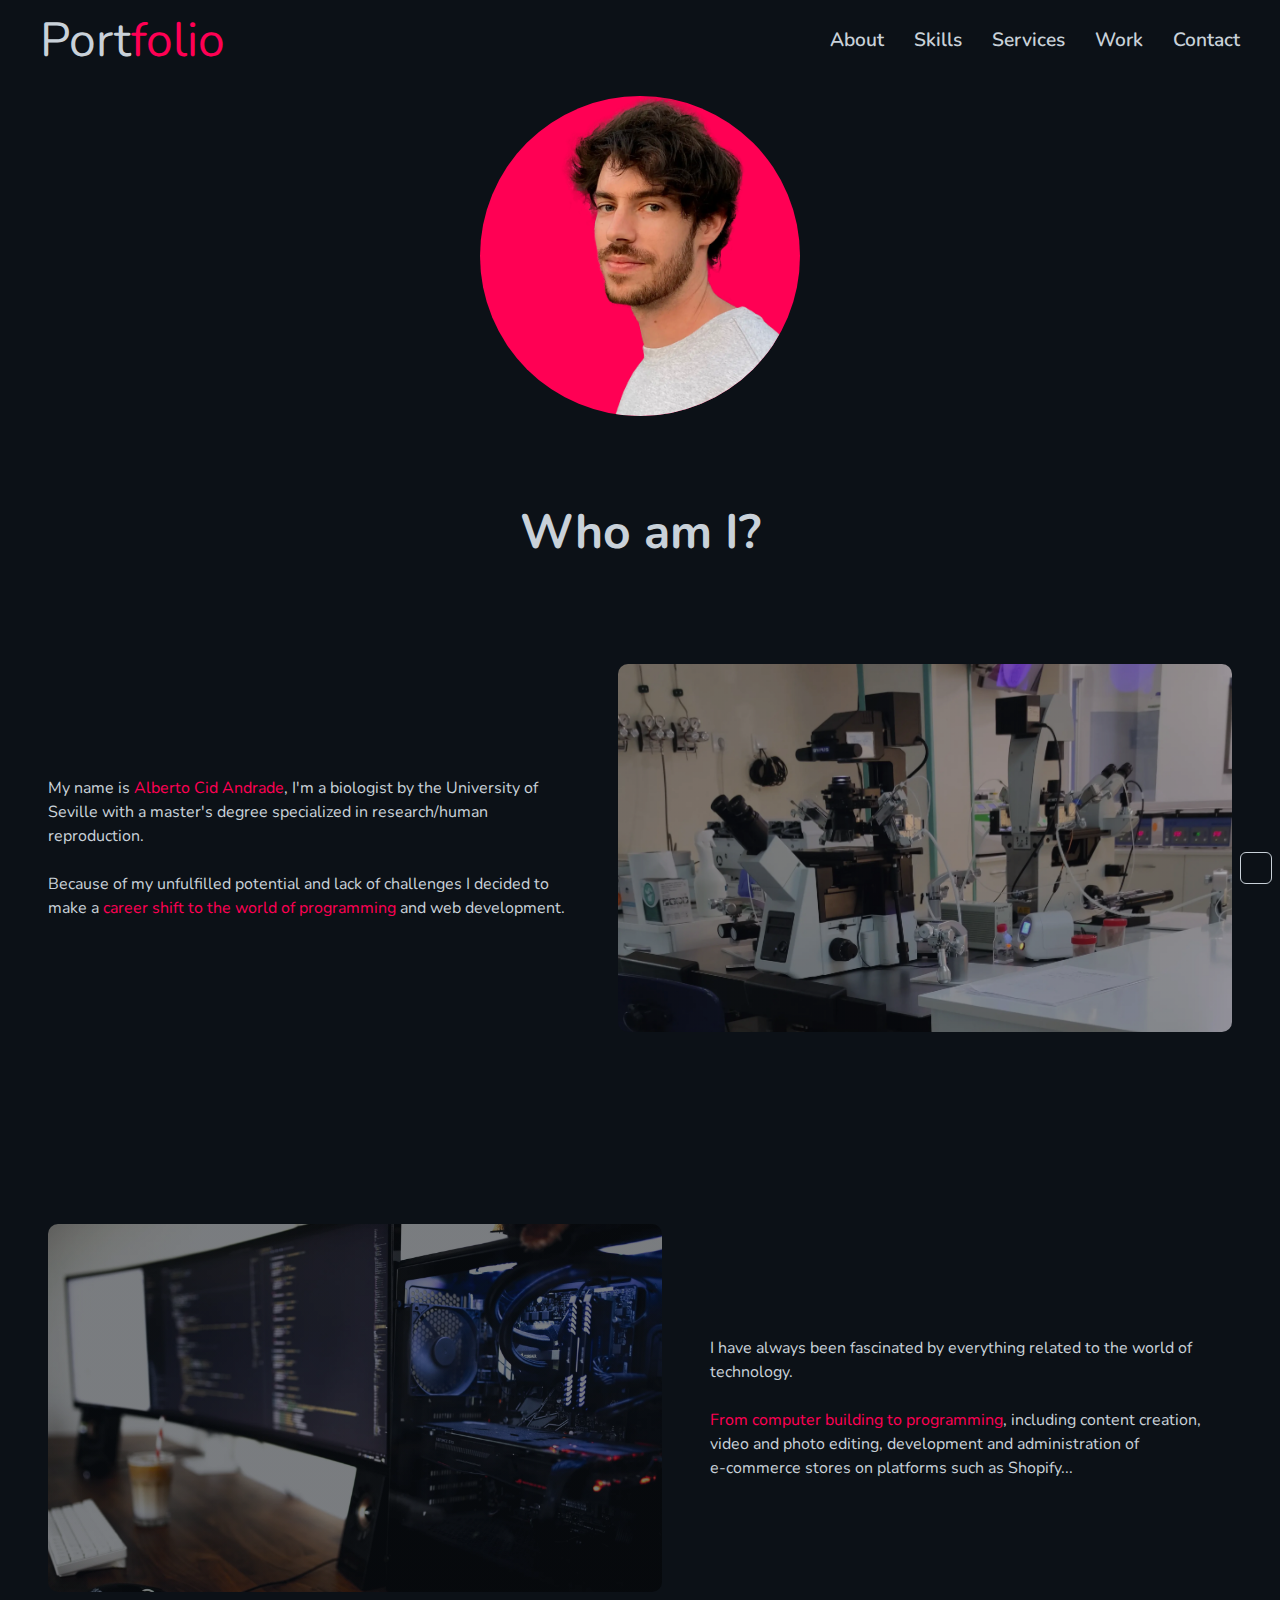
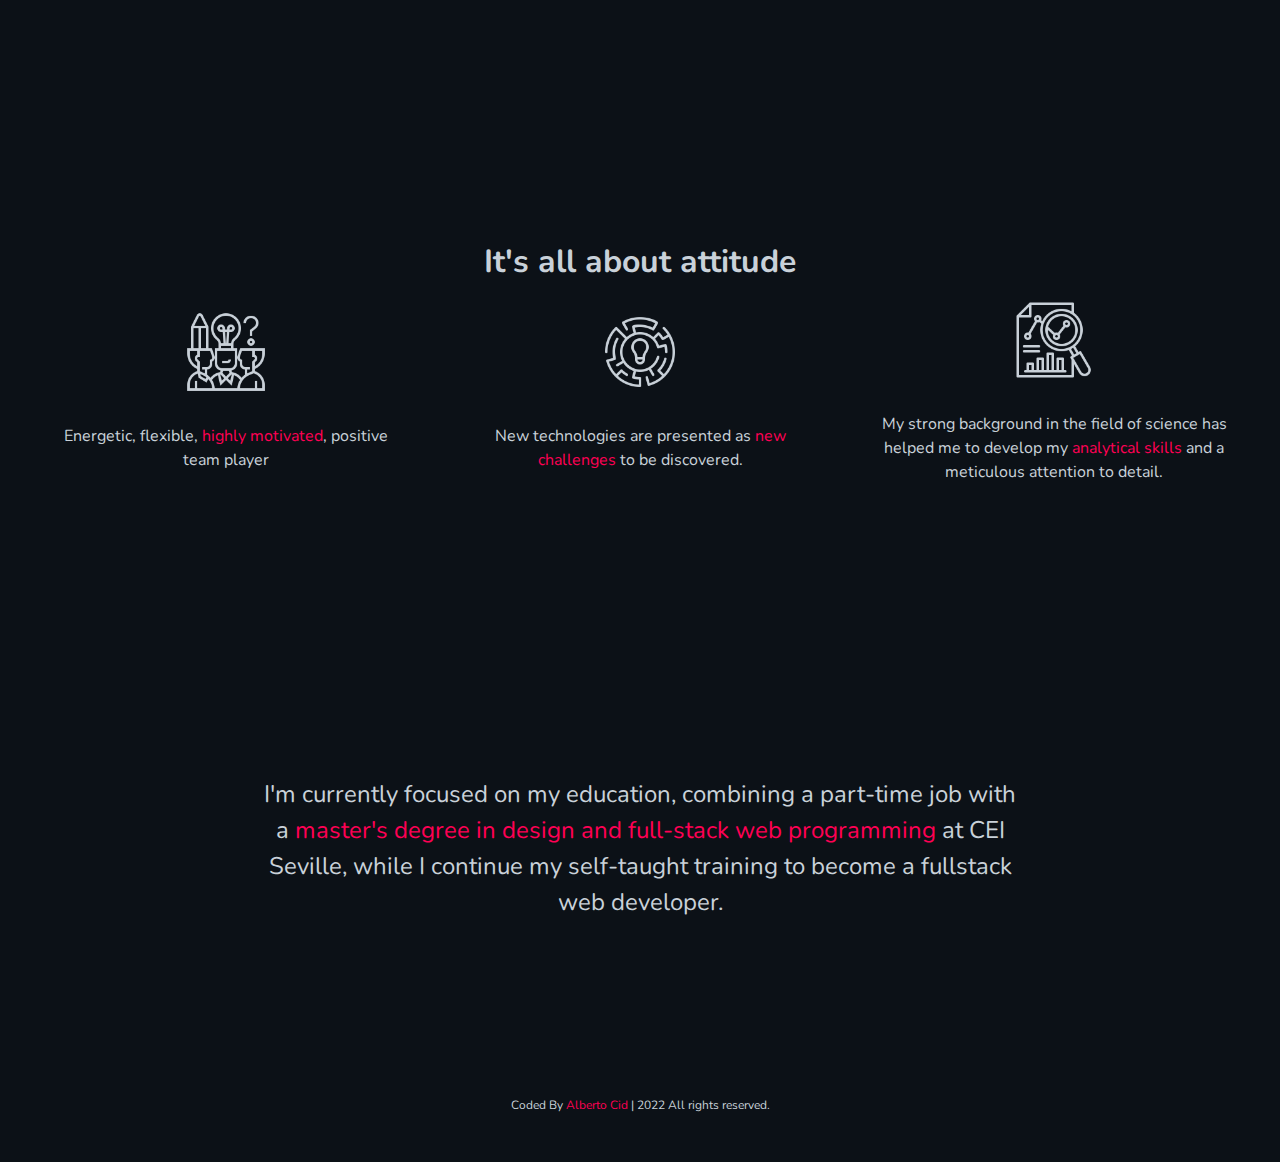
==== about/index.html @ d60bc426 "proyecto" ====
<!DOCTYPE html>
<html lang="en">
<head>
    <meta charset="UTF-8" />
    <meta name="author" content="Alberto Cid" />
    <meta http-equiv="X-UA-Compatible" content="IE=edge" />
    <meta name="viewport" content="width=device-width, initial-scale=1.0" />
    <link rel="stylesheet" href="../style/about.css" />
    <link rel="stylesheet" href="../style/reset.css">
    <link rel="stylesheet" href="../style/estilo-comun.css">
    <title>Formulario</title>
    <meta name="description" content="Personal website/portfolio of Alberto Cid">
    <meta name="keywords" content="" />
    <meta name="robots" content="index, follow" />
    <meta name="copyright" content="Alberto Cid" />
    <meta name="language" content="en" />
    <meta name="creationdate" content="18/10/2021" />
    <meta name="distribution" content="global" />
    <meta name="rating" content="general" />
    <!-- CDN Fontawesome (iconos) -->
    <link rel="stylesheet" href="https://cdnjs.cloudflare.com/ajax/libs/font-awesome/6.0.0-beta3/css/all.min.css" integrity="sha512-Fo3rlrZj/k7ujTnHg4CGR2D7kSs0v4LLanw2qksYuRlEzO+tcaEPQogQ0KaoGN26/zrn20ImR1DfuLWnOo7aBA==" crossorigin="anonymous" referrerpolicy="no-referrer"/>
    <script defer src="../script/comun.js"></script>
</head>
<body>
    <div id="wrapper">
        <div id="contenedor">
            <header>
                <!-- header -->
                <nav id="barra-navegacion"> <!-- barra de navegación web -->
                    <ul class="logo">
                      <li><a href="../">Port<span>folio</span></a></li>
                    </ul>
                    <ul class="menu">
                      <li><a href="./">About</a></li>
                      <li><a href="../#skills">Skills</a></li>
                      <li><a href="../#services">Services</a></li>
                      <li><a href="../#work">Work</a></li>
                      <li><a href="../contact/">Contact</a></li>
                    </ul>
                    <button class="hamburger">
                        <div class="bar"></div>
                    </button>
                  </nav>

                  <nav class="mobile_nav"> <!-- menu mobile -->
                    <div>
                      <div class="contenedor_links">
                        <a class="nav_link" href="#">About</a>
                        <a class="nav_link" href="../#skills">Skills</a>
                        <a class="nav_link" href="../#services">Services</a>
                        <a class="nav_link" href="../#work">Work</a>
                        <a class="nav_link" href="../contact/">Contact</a>
                      </div>
                    </div>
                  </nav>
            </header>
            <main>
                <div class="content-wrapper">
                    <ul class="iconos-contacto"> <!-- barra iconos de contacto -->
                        <li><a href="#"><i class="fab fa-linkedin-in"></i></a></li>
                        <li><a href="#"><i class="fab fa-instagram"></i></a></li>
                        <li><a href="#"><i class="far fa-envelope"></i></a></li>
                        <li><a href="#"><i class="fab fa-github"></i></a></li>
                        <li><a href="https://codepen.io/albcidand" target="_blank" rel="noopener noreferrer"><i class="fab fa-codepen"></i></a></li>
                    </ul>
                    <section class="about"> <!-- primera sección -->
                        <div class="foto">
                            <img src="../img/fotoalbertomejorada.webp" alt="Alberto Cid">
                            <h2>Who am I?</h2>
                        </div>
                    </section>
                    <section class="contenido uno"> <!-- segunda sección -->
                        <div class="texto">
                            <p>My name is <span>Alberto Cid Andrade</span>, I'm a biologist by the University of Seville with a master's degree specialized in research/human reproduction. <br><br> Because of my unfulfilled potential and lack of challenges I decided to make a <span>career shift to the world of programming</span> and web development.</p>
                        </div>
                        <div class="imagen"></div>
                    </section>
                    <section class="contenido dos"> <!-- segunda parte de la segunda sección -->
                        <div class="imagen"></div>
                        <div class="texto">
                            <p>I have always been fascinated by everything related to the world of technology. <br><br> <span>From computer building to programming</span>, including content creation, video and photo editing, development and administration of <span>e-commerce</span> stores on platforms such as Shopify...</p>
                        </div>
                    </section>
                    <section class="lista"> <!-- tercera sección -->
                        <h3>It's all about attitude</h3>
                        <div class="puntos">
                            <div>
                                <img src="../img/svg/team2.svg" alt="team player">
                                <p>Energetic, flexible, <span>highly motivated</span>, positive team player</p>
                            </div>
                            <div>
                                <img src="../img/svg/desafio1.svg" alt="challenges">
                                <p>New technologies are presented as <span> new challenges</span> to be discovered.</p>
                            </div>
                            <div>
                                <img src="../img/svg/research.svg" alt="attention to detail">
                                <p>My strong background in the field of science has helped me to develop my <span> analytical skills</span> and a meticulous attention to detail.</p>
                            </div>
                        </div>
                    </section>
                    <section class="parallax"> <!-- cuarta sección -->
                        <div class="slide">
                            <p>I'm currently focused on my education, combining a part-time job with a <span>master's degree in design and full-stack web programming</span> at CEI Seville, while I continue my self-taught training to become a fullstack web developer.</p>
                        </div>
                    </section>
                </div>
            </main>
            <footer>
                <p>Coded By <span> Alberto Cid </span>| <i class="far fa-copyright"></i> 2022 All rights reserved. </p>
            </footer>
        </div>
        <div class="flecha"><a href="#"><i class="fa fa-angle-up"></i></a></div>
    </div>
</body>
</html>
---- style/about.css ----
/* --- HEADER --- */

/* Utilizo position fixed para dejar el header fijo al hacer scroll en la web */

header {
  width: 100%;
  position: fixed;
  z-index: 98;
  background-color: var(--color-github);
}

/* --- MAIN --- */

/* pongo un contenedor wrapper para facilitar el responsive */

main .content-wrapper {
  margin: 0 auto;
  max-width: 1280px;
}

.flecha {
  position: fixed;
  bottom: 1em;
  right: 1em;
  text-align: center;
  background-color: var(--color-github);
  border-radius: 6px;
  border: 1px solid var(--color-footer-github-gris);
  width: 2em;
  height: 2em;
}

.flecha:hover {
  background-color: var(--color-cuatro);
  -webkit-transition: background .35s;
  -o-transition: background .35s;
  transition: background .35s;
}

.flecha > a {
  display: block;
  line-height: 2em;
  color: var(--color-footer-github-gris);
  text-decoration: none;
  font-size: 1em;
}

/* ESTILO DE LOS ICONOS DE CONTACTO/REDES SOCIALES */

.content-wrapper > ul {
  padding: 0;
  display: -webkit-box;
  display: -ms-flexbox;
  display: flex;
  -webkit-box-orient: vertical;
  -webkit-box-direction: normal;
      -ms-flex-direction: column;
          flex-direction: column;
  -webkit-box-pack: center;
      -ms-flex-pack: center;
          justify-content: center;
  position: fixed;
  left: 0;
  top: 50%;
  -webkit-transform: translate(0, -50%);
      -ms-transform: translate(0, -50%);
          transform: translate(0, -50%);
}

.content-wrapper > ul > li > a {
  text-decoration: none;
  color: var(--color-footer-github-gris);
  -webkit-transition: color 0.35s;
  -o-transition: color 0.35s;
  transition: color 0.35s;

}

.content-wrapper > ul > li a:hover {
  color: var(--color-cuatro);
}

.content-wrapper > ul > li {
  font-size: 25px;
  padding: 0 20px;
  list-style: none;
}

/* ANIMACIÓN DE LOS ICONOS DE CONTACTO/REDES SOCIALES */

.iconos-contacto i:hover {
  -webkit-animation: shake 1.5s infinite;
          animation: shake 1.5s infinite;
}

@-webkit-keyframes shake {
  0%{
      -webkit-transform: rotate(-10deg);
              transform: rotate(-10deg);
  }
  8%{
      -webkit-transform: rotate(10deg);
              transform: rotate(10deg);
  }
  16%{
      -webkit-transform: rotate(-10deg);
              transform: rotate(-10deg);
  }
  24%{
      -webkit-transform: rotate(10deg);
              transform: rotate(10deg);
  }
  32%{
      -webkit-transform: rotate(-10deg);
              transform: rotate(-10deg);
  }
  40%{
      -webkit-transform: rotate(10deg);
              transform: rotate(10deg);
  }
  48%{
      -webkit-transform: rotate(0deg);
              transform: rotate(0deg);
  }
  100%{
      -webkit-transform: rotate(0deg);
              transform: rotate(0deg);
  }
}

@keyframes shake {
  0%{
      -webkit-transform: rotate(-10deg);
              transform: rotate(-10deg);
  }
  8%{
      -webkit-transform: rotate(10deg);
              transform: rotate(10deg);
  }
  16%{
      -webkit-transform: rotate(-10deg);
              transform: rotate(-10deg);
  }
  24%{
      -webkit-transform: rotate(10deg);
              transform: rotate(10deg);
  }
  32%{
      -webkit-transform: rotate(-10deg);
              transform: rotate(-10deg);
  }
  40%{
      -webkit-transform: rotate(10deg);
              transform: rotate(10deg);
  }
  48%{
      -webkit-transform: rotate(0deg);
              transform: rotate(0deg);
  }
  100%{
      -webkit-transform: rotate(0deg);
              transform: rotate(0deg);
  }
}

/* ESTILO DE LA SECCIÓN UNO */

.about {
  display: -webkit-box;
  display: -ms-flexbox;
  display: flex;
  -webkit-box-pack: center;
      -ms-flex-pack: center;
          justify-content: center;
  -webkit-box-align: center;
      -ms-flex-align: center;
          align-items: center;
  height: 100vh;
  padding-top: 5rem;
}

.foto {
  display: -webkit-box;
  display: -ms-flexbox;
  display: flex;
  -webkit-box-orient: vertical;
  -webkit-box-direction: normal;
      -ms-flex-direction: column;
          flex-direction: column;
  -webkit-box-pack: center;
      -ms-flex-pack: center;
          justify-content: center;
  -webkit-box-align: center;
      -ms-flex-align: center;
          align-items: center;
  gap: 5em;
}

.foto img {
  height: 25em;
  width: 25em;
  -o-object-fit: cover;
     object-fit: cover;
  background-color: var(--color-cuatro);
  border-radius: 50%;
}

.foto h2 {
  font-size: 3rem;
}

/* ESTILO DE LA SECCIÓN DOS (SUBSECCIONES UNO Y DOS) */

.contenido {
  display: -webkit-box;
  display: -ms-flexbox;
  display: flex;
  -webkit-box-pack: center;
      -ms-flex-pack: center;
          justify-content: center;
  -webkit-box-align: center;
      -ms-flex-align: center;
          align-items: center;
  padding: 150px 0;
}

.texto {
  -ms-flex-preferred-size: 50%;
      flex-basis: 50%;
  padding: 3em;
}

.imagen {
  -ms-flex-preferred-size: 50%;
      flex-basis: 50%;
}

.uno .imagen {
  border-radius: 10px;
  height: 23em;
  width: 100%;
  background-image: -webkit-gradient(linear,left top, left bottom,from(rgba(12, 17, 23, .35)),to(rgba(12, 17, 23, .35))), url(../img/lab2recorte.webp);
  background-image: -o-linear-gradient(rgba(12, 17, 23, .35),rgba(12, 17, 23, .35)), url(../img/lab2recorte.webp);
  background-image: linear-gradient(rgba(12, 17, 23, .35),rgba(12, 17, 23, .35)), url(../img/lab2recorte.webp);
  background-size: cover;
  margin: 0 3em 0 0;
}

.dos .imagen {
  border-radius: 10px;
  height: 23em;
  width: 100%;
  background-image: -webkit-gradient(linear,left top, left bottom,from(rgba(12, 17, 23, .55)),to(rgba(12, 17, 23, .55))), url(../img/escritorio3.webp);
  background-image: -o-linear-gradient(rgba(12, 17, 23, .55),rgba(12, 17, 23, .55)), url(../img/escritorio3.webp);
  background-image: linear-gradient(rgba(12, 17, 23, .55),rgba(12, 17, 23, .55)), url(../img/escritorio3.webp);
  background-size: cover;
  margin: 0 0 0 3em;
}

.dos span:nth-of-type(2) {
  white-space: nowrap;
  color: var(--color-footer-github-gris);
}

.contenido p > span,
.lista p > span {
  color: var(--color-cuatro);
}

/* ESTILO DE LA SECCIÓN TRES */

.lista {
  display: -webkit-box;
  display: -ms-flexbox;
  display: flex;
  -webkit-box-orient: vertical;
  -webkit-box-direction: normal;
      -ms-flex-direction: column;
          flex-direction: column;
  -webkit-box-align: center;
      -ms-flex-align: center;
          align-items: center;
  -webkit-box-pack: space-evenly;
      -ms-flex-pack: space-evenly;
          justify-content: space-evenly;
  padding: 150px 3em 150px;
}

.puntos {
  display: -webkit-box;
  display: -ms-flexbox;
  display: flex;
  -webkit-box-align: center;
      -ms-flex-align: center;
          align-items: center;
  text-align: center;
  -webkit-box-pack: justify;
      -ms-flex-pack: justify;
          justify-content: space-between;
  height: 30em;
}

.puntos > div {
  display: -webkit-box;
  display: -ms-flexbox;
  display: flex;
  -webkit-box-orient: vertical;
  -webkit-box-direction: normal;
      -ms-flex-direction: column;
          flex-direction: column;
  -webkit-box-align: center;
      -ms-flex-align: center;
          align-items: center;
  gap: 2em;
  -ms-flex-preferred-size: 30%;
      flex-basis: 30%;
}

.lista h3 {
  font-size: 2rem;
}
/* filtro para transformar los colores de las imágenes en svg */
.puntos div > img {
  width: 5em;
  height: 5em;
  -webkit-filter: invert(96%) sepia(5%) saturate(965%) hue-rotate(179deg) brightness(87%) contrast(94%);
          filter: invert(96%) sepia(5%) saturate(965%) hue-rotate(179deg) brightness(87%) contrast(94%);
}

/* ESTILO DE LA SECCIÓN 4 */

.parallax {
  text-align: center;
  display: -webkit-box;
  display: -ms-flexbox;
  display: flex;
  -webkit-box-pack: center;
      -ms-flex-pack: center;
          justify-content: center;
  -webkit-box-align: center;
      -ms-flex-align: center;
          align-items: center;
  width: 100%;
  height: 30em;
  background-attachment: fixed;
  background-image: -webkit-gradient(linear,left top, left bottom,from(rgba(12, 17, 23, .75)),to(rgba(12, 17, 23, .9))), url(../img/foto4.webp);
  background-image: -o-linear-gradient(rgba(12, 17, 23, .75) 0%,rgba(12, 17, 23, .9) 100%), url(../img/foto4.webp);
  background-image: linear-gradient(rgba(12, 17, 23, .75) 0%,rgba(12, 17, 23, .9) 100%), url(../img/foto4.webp);
  background-position: center;
  background-size: cover;
  border-radius: 10px;
}

.slide {
  width: 60%;
  font-size: 1.5rem;
}

.slide span {
  color: var(--color-cuatro);
}

/* --- FOOTER --- */

footer {
  width: 100%;
  display: -webkit-box;
  display: -ms-flexbox;
  display: flex;
  -webkit-box-pack: center;
      -ms-flex-pack: center;
          justify-content: center;
}
  
footer p {
  font-size: 12px;
  margin: 12px;
  padding: 3em;
}
    
footer span {
  color: var(--color-cuatro);
}

/* RESPONSIVE */

@media screen and (max-width: 1024px) {

  .content-wrapper ul {
    display: none;
  }

  .about {
    height: 100vh;
  }

  .contenido {
    height: 70vh;
    padding: 0;
  }

  .uno {
    display: -webkit-box;
    display: -ms-flexbox;
    display: flex;
    -webkit-box-orient: vertical;
    -webkit-box-direction: normal;
        -ms-flex-direction: column;
            flex-direction: column;
  }

  .dos {
    display: -webkit-box;
    display: -ms-flexbox;
    display: flex;
    -webkit-box-orient: vertical;
    -webkit-box-direction: reverse;
        -ms-flex-direction: column-reverse;
            flex-direction: column-reverse;
  }

  .uno .imagen {
    width: calc(100% - 6em);
    margin: 0 3em;
  }

  .dos .imagen {
    width: calc(100% - 6em);
    margin: 0 3em;
  }

  .texto {
    display: -webkit-box;
    display: -ms-flexbox;
    display: flex;
    -webkit-box-pack: center;
        -ms-flex-pack: center;
            justify-content: center;
    -webkit-box-align: center;
        -ms-flex-align: center;
            align-items: center;
  }

  .lista {
    height: 80vh;
    -webkit-box-pack: center;
        -ms-flex-pack: center;
            justify-content: center;
  }

  .parallax {
    height: 50vh;
  }
}

@media screen and (max-width: 550px) {

  .about {
    height: 100vh;
  }

  .foto img {
    width: 20em;
    height: 20em;
  }

  .lista {
    height: -webkit-fit-content;
    height: -moz-fit-content;
    height: fit-content;
    -webkit-box-pack: justify;
        -ms-flex-pack: justify;
            justify-content: space-between;
    gap: 3em;
    padding: 5em 3em;
  }

  .lista h3 {
    font-size: 1.3em;
  }

  .puntos {
    -ms-flex-preferred-size: 90%;
        flex-basis: 90%;
    -webkit-box-orient: vertical;
    -webkit-box-direction: normal;
        -ms-flex-direction: column;
            flex-direction: column;
    margin: 0 3em;
    gap: 2em;
  }

  .puntos div {
    -webkit-box-pack: stretch;
        -ms-flex-pack: stretch;
            justify-content: stretch;
    -ms-flex-preferred-size: fit-content;
        flex-basis: fit-content;
  }

  .slide {
    width: 80%;
  }

  .parallax {
    border-radius: 0;
  }

  .parallax p {
    font-size: 17px;
    text-align: justify;
  }

  footer p {
    margin: 0;
  }
}

@media screen and (max-width: 375px) {
  .foto img {
    width: 16em;
    height: 16em;
  }
}

@media screen and (max-width: 320px) {

  body {
    font-size: 14px;
  }
  
  .about {
    height: 100vh;
  }
  
  .foto img {
    width: 15em;
    height: 15em;
  }

  .contenido {
    height: 100vh;
  }

  .imagen {
    -ms-flex-preferred-size: 50%;
        flex-basis: 50%;
  }

  .uno .imagen {
    width: calc(100% - 6em);
  }

  .dos .imagen {
    width: calc(100% - 6em);
  }

  .lista {
    height: 50em;
    margin-top: 1em;
  }

  .lista h3 {
    font-size: 1.3em;
  }

  .puntos {
    -ms-flex-preferred-size: 90%;
        flex-basis: 90%;
    -webkit-box-orient: vertical;
    -webkit-box-direction: normal;
        -ms-flex-direction: column;
            flex-direction: column;
    margin: 0 3em;
  }

  .puntos div {
    -webkit-box-pack: stretch;
        -ms-flex-pack: stretch;
            justify-content: stretch;
    -ms-flex-preferred-size: fit-content;
        flex-basis: fit-content;
  }

  .slide {
    width: 80%;
  }

  .parallax p {
    font-size: 14px;
    text-align: justify;
  }
}
/* ajustes landscape */
@media (orientation: landscape){
  .about {
    height: fit-content;
    padding-top: 6rem;
  }

  .foto img {
    width: 20em;
    height: 20em;
  }

  .contenido {
    height: 35em;
  }

  .lista {
    height: 35em;
  }

  .parallax {
    height: 25em;
  }
}

@media screen and (max-width: 1000px) and (orientation: landscape) {
  
  .about img {
    width: 10em;
    height: 10em;
  }

  .lista {
    height: fit-content;
  }
}
---- style/estilo-comun.css ----
/* Importo las tipografías */

@import url(https://fonts.googleapis.com/css?family=Nunito:200,300,regular,500,600,700,800,900,200italic,300italic,italic,500italic,600italic,700italic,800italic,900italic);

/* Con :root creo las variables que voy a usar más a menudo */

:root {
  --color-github: #0c1117;
  --color-cuatro: #ff0054;
  --color-tarjetas-github-gris: #161b22;
  --color-letra-github-gris: #8b949e;
  --color-footer-github-gris: #c9d1d9;
  --color-borde-tarjeta-github: #30363d;
  --color-letra-secundaria-gris: #56575e;
}

/* estilo básico del body */

body {
  font-family: "Nunito", Arial, sans-serif;
  background: var(--color-github);
  color: var(--color-footer-github-gris);
}

/* ESTILO DE LA BARRA DE SCROLL */

body::-webkit-scrollbar {
  width: .5em;
  height: .5em;
}

body::-webkit-scrollbar-track {
  background-color: var(--color-github);
  border-radius: 10px;
}

body::-webkit-scrollbar-thumb {
  background-color: var(--color-footer-github-gris);
  border-radius: 10px;
}

/* ==== HEADER ==== */

header {
  width: 100%;
  z-index: 100;
}

#barra-navegacion {
  max-width: 1280px;
  padding: 40px;
  margin: 0 auto;
  width: 100%;
  height: 5rem;
  display: -webkit-box;
  display: -ms-flexbox;
  display: flex;
  -webkit-box-align: center;
      -ms-flex-align: center;
          align-items: center;
  -webkit-box-pack: justify;
      -ms-flex-pack: justify;
          justify-content: space-between;
}

/* ESTILO DEL LOGO */

.logo img {
  width: 7em;
}

.logo {
  padding: 0;
  list-style: none;
}

.logo > li > a {
  text-decoration: none;
  color: var(--color-footer-github-gris);
  font-size: clamp(2.5rem, 10vw, 3rem);
}

.logo > li span {
  color: var(--color-cuatro);
}

/* ESTILO DEL MENÚ DE NAVEGACIÓN */

.menu {
  display: -webkit-box;
  display: -ms-flexbox;
  display: flex;
}

.menu > li {
  list-style: none;
  padding-left: 30px;
}

.menu > li > a {
  text-decoration: none;
  color: var(--color-footer-github-gris);
  font-size: 1.2rem;
  font-weight: 600;
  -webkit-transition: color .35s;
  -o-transition: color .35s;
  transition: color .35s;
}

.menu > li > a:hover {
  color: var(--color-cuatro);
}

/* MENU RESPONSIVE MOVIL */
  
/* icono hamburguesa */
  
.hamburger {
  display: none;
  position: relative;
  width: clamp(2rem, 5vw, 3rem);
  height: clamp(2rem, 5vw, 3rem);
  cursor: pointer;
  background: none;
  border: none;
  outline: none;
  padding: 0;
}
  
.hamburger .bar,
.hamburger::after,
.hamburger::before {
  content: "";
  display: block;
  width: 100%;
  height: 4px;
  margin: 6px 0px;
  background-color: var(--color-footer-github-gris);
  -webkit-transition: .4s;
  -o-transition: .4s;
  transition: .4s;
  border-radius: 6px;
}
  
.hamburger::before {
  margin-top: 0;
}
  
.hamburger::after {
  margin-bottom: 0;
}
  
.hamburger .bar {
  margin: 0;
}
  
/* animación del icono hamburguesa */
  
.hamburger.active::before {
  -webkit-transform: rotateZ(-45deg) translate(-5px, 5px);
      -ms-transform: rotate(-45deg) translate(-5px, 5px);
          transform: rotateZ(-45deg) translate(-5px, 5px);
}
  
.hamburger.active .bar {
  opacity: 0;
}
  
.hamburger.active::after {
  -webkit-transform: rotateZ(45deg) translate(-9px, -9px);
      -ms-transform: rotate(45deg) translate(-9px, -9px);
          transform: rotateZ(45deg) translate(-9px, -9px);
}
  
/* estructura del menú del móvil */
  
.mobile_nav > div {
  display: -webkit-box;
  display: -ms-flexbox;
  display: flex;
  -webkit-box-orient: vertical;
  -webkit-box-direction: normal;
      -ms-flex-direction: column;
          flex-direction: column;
  -webkit-box-pack: space-evenly;
      -ms-flex-pack: space-evenly;
          justify-content: space-evenly;
  height: 100%;
}
  
.contenedor_boton {
  display: -webkit-box;
  display: -ms-flexbox;
  display: flex;
  -webkit-box-align: center;
      -ms-flex-align: center;
          align-items: center;
  -webkit-box-pack: center;
      -ms-flex-pack: center;
          justify-content: center;
}
  
/* estilo del menú de móvil */
  
.mobile_nav {
  display: none;
  position: fixed;
  top: 0;
  left: 100%;
  width: 100%;
  height: 100%;
  background-color: var(--color-github);
  z-index: -1;
  padding-top: 5rem;
  -webkit-transition: .4s;
  -o-transition: .4s;
  transition: .4s;
}
  
.mobile_nav.active {
  left: 0;
  -webkit-transition: .4s;
  -o-transition: .4s;
  transition: .4s;
}
  
.mobile_nav a {
  display: block;
  max-width: 200px;
  padding: 1rem 0;
  margin: 1rem auto;
  font-size: 1.2rem;
  text-align: center;
  background-color: var(--color-tarjetas-github-gris);
  text-decoration: none;
  color: var(--color-footer-github-gris);
}

/* RESPONSIVE */

/* ajuste de la posición de la lista de iconos de redes sociales y de la flecha de scroll automático */
@media screen and (max-width: 1350px) {
  .content-wrapper > ul {
    top: 50%;
    -webkit-transform: translate(0, -50%);
        -ms-transform: translate(0, -50%);
            transform: translate(0, -50%);
  }

  .flecha {
    bottom: 1em;
    right: .5em;
  }
}
/* cambio de menu de navegación web a mobile */
@media screen and (max-width: 768px) {
  body {
    background-color: var(--color-github);
  }
  .menu {
    display: none;
  }
  .mobile_nav,
  .hamburger {
    display: block;
  }

  footer p {
    text-align: center;
  }
}
/* ajuste del texto del footer y del estilo del menu mobile*/
@media screen and (max-width: 375px) {
  
  footer p {
    margin: 0;
    font-size: 10px;
    text-align: center;
  }
}

@media screen and (max-width: 320px){
  .mobile_nav a {
    padding: .5rem 0;
  }
}
/* ajuste del menú mobile en landscape */
@media (orientation: landscape) {
  .mobile_nav a {
    padding: 0;
  }
}
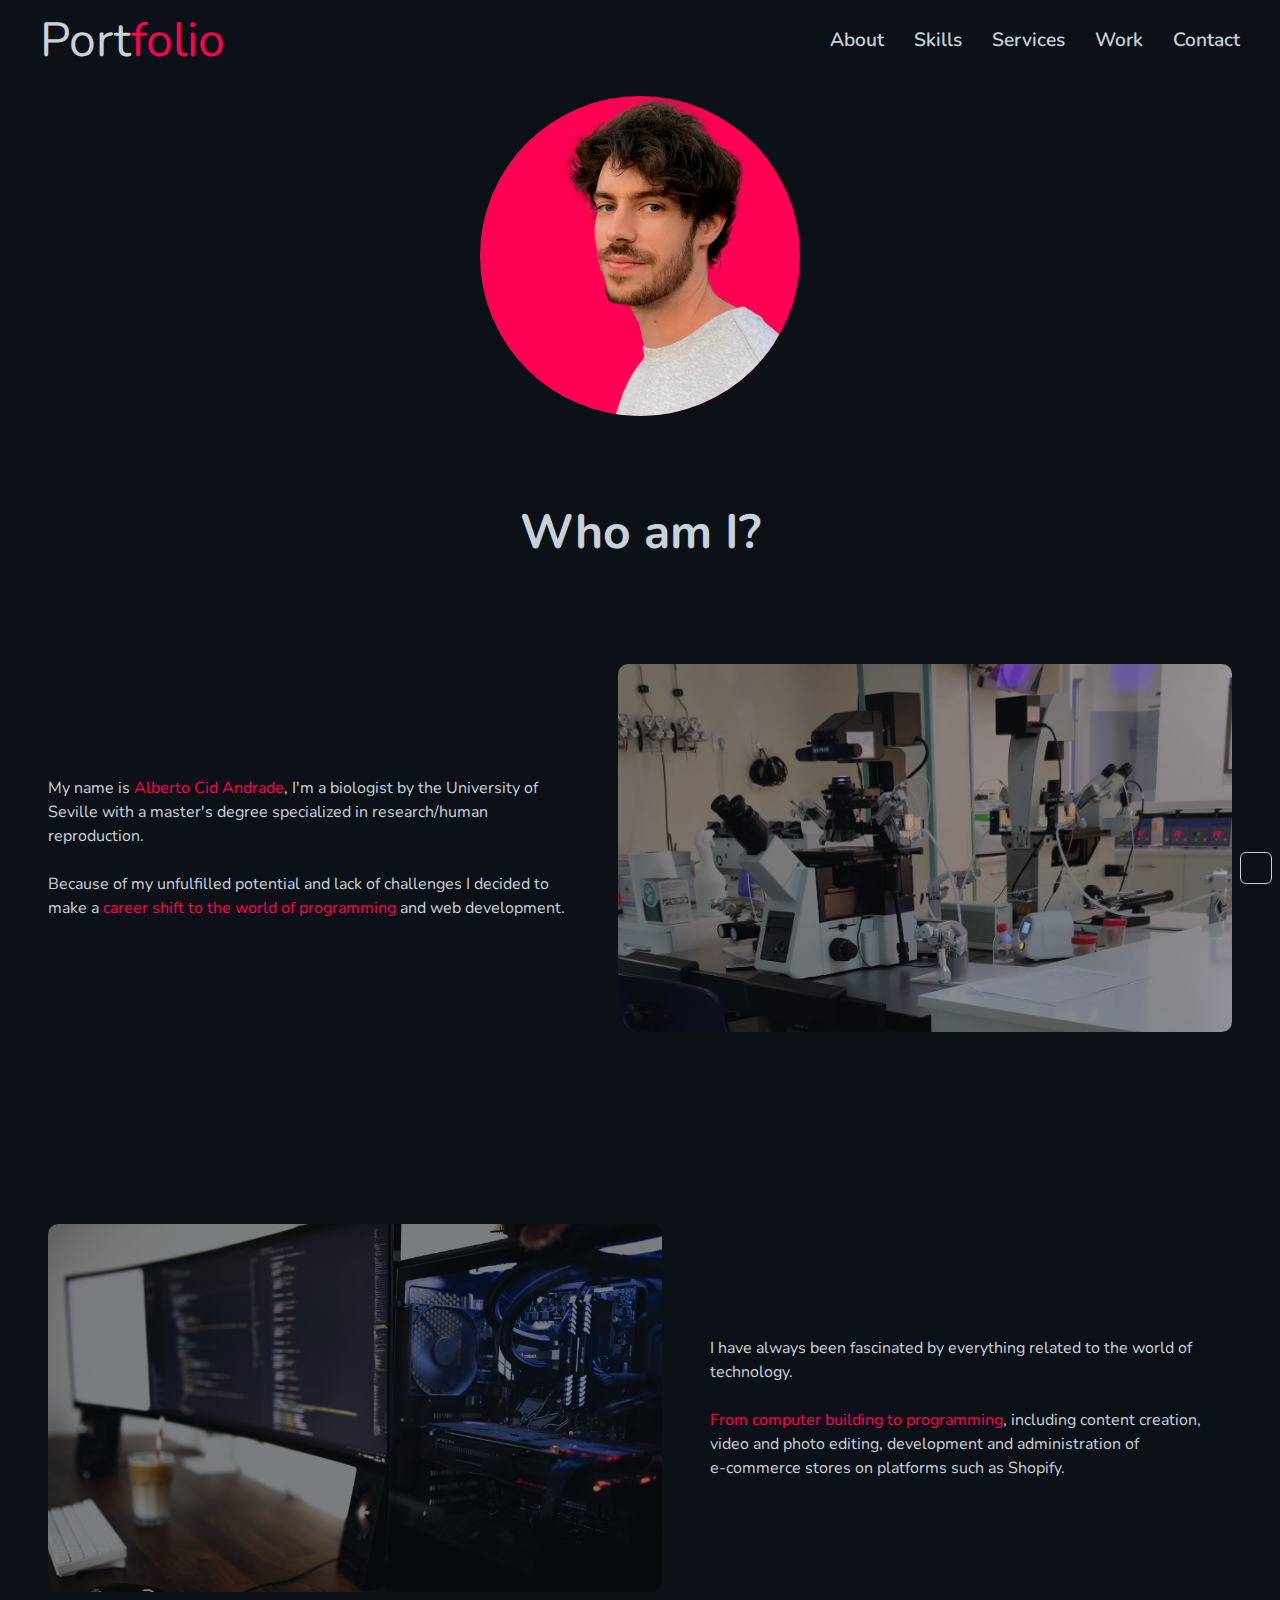
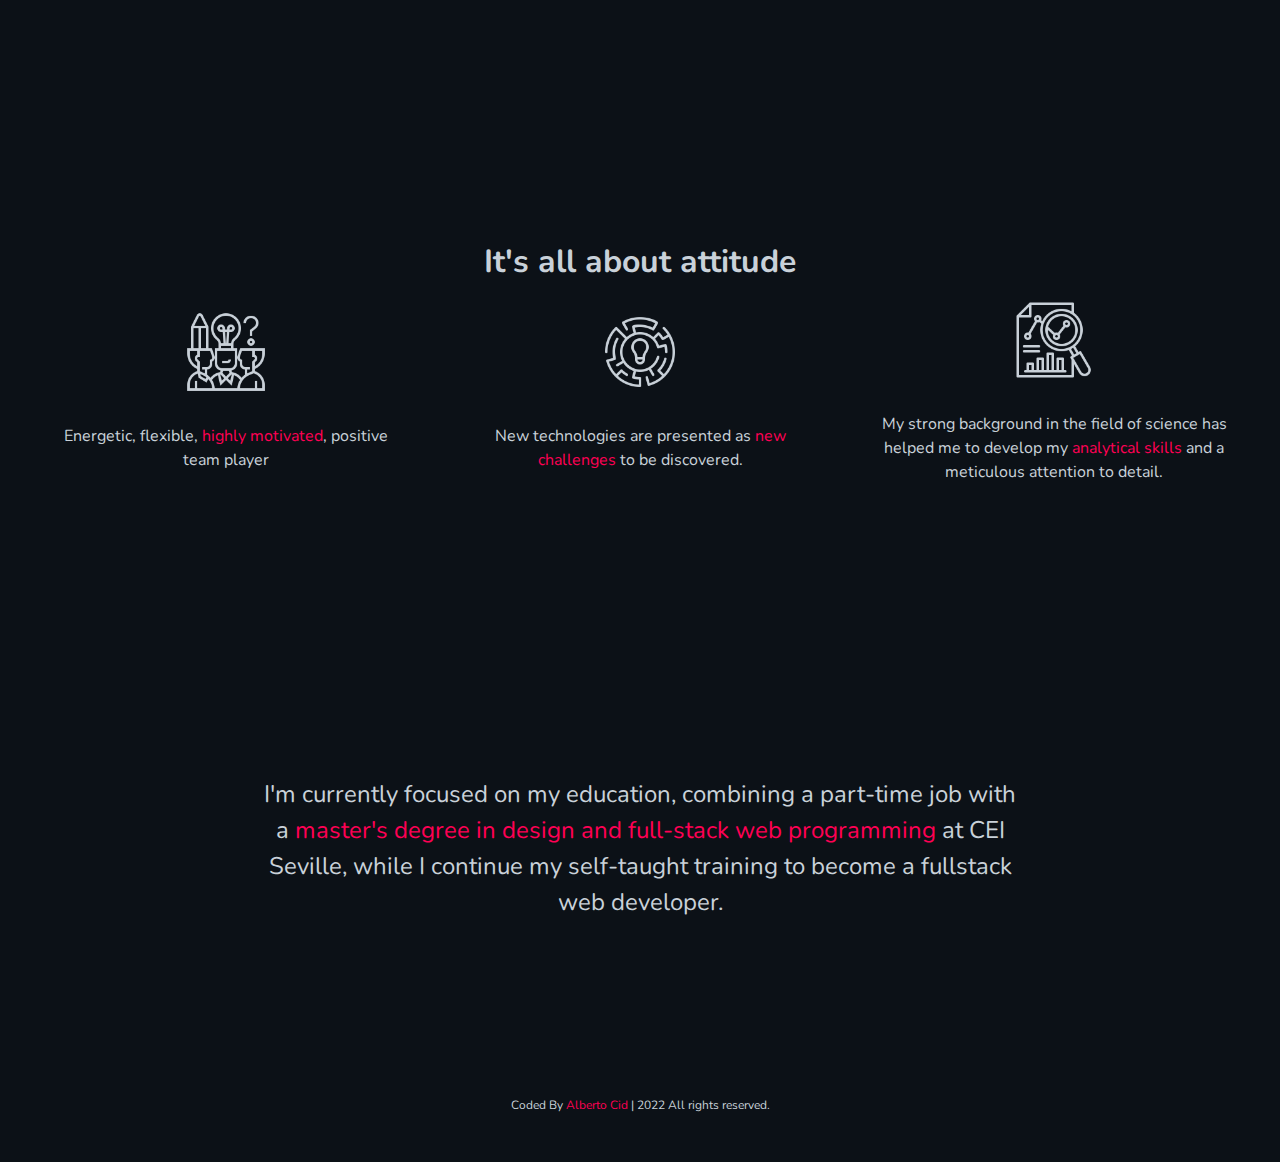
==== commit f8cc9e13: "cambios básicos y inicio backend form" ====
--- a/about/index.html
+++ b/about/index.html
@@ -78,7 +78,7 @@
                     <section class="contenido dos"> <!-- segunda parte de la segunda sección -->
                         <div class="imagen"></div>
                         <div class="texto">
-                            <p>I have always been fascinated by everything related to the world of technology. <br><br> <span>From computer building to programming</span>, including content creation, video and photo editing, development and administration of <span>e-commerce</span> stores on platforms such as Shopify...</p>
+                            <p>I have always been fascinated by everything related to the world of technology. <br><br> <span>From computer building to programming</span>, including content creation, video and photo editing, development and administration of <span>e-commerce</span> stores on platforms such as Shopify.</p>
                         </div>
                     </section>
                     <section class="lista"> <!-- tercera sección -->
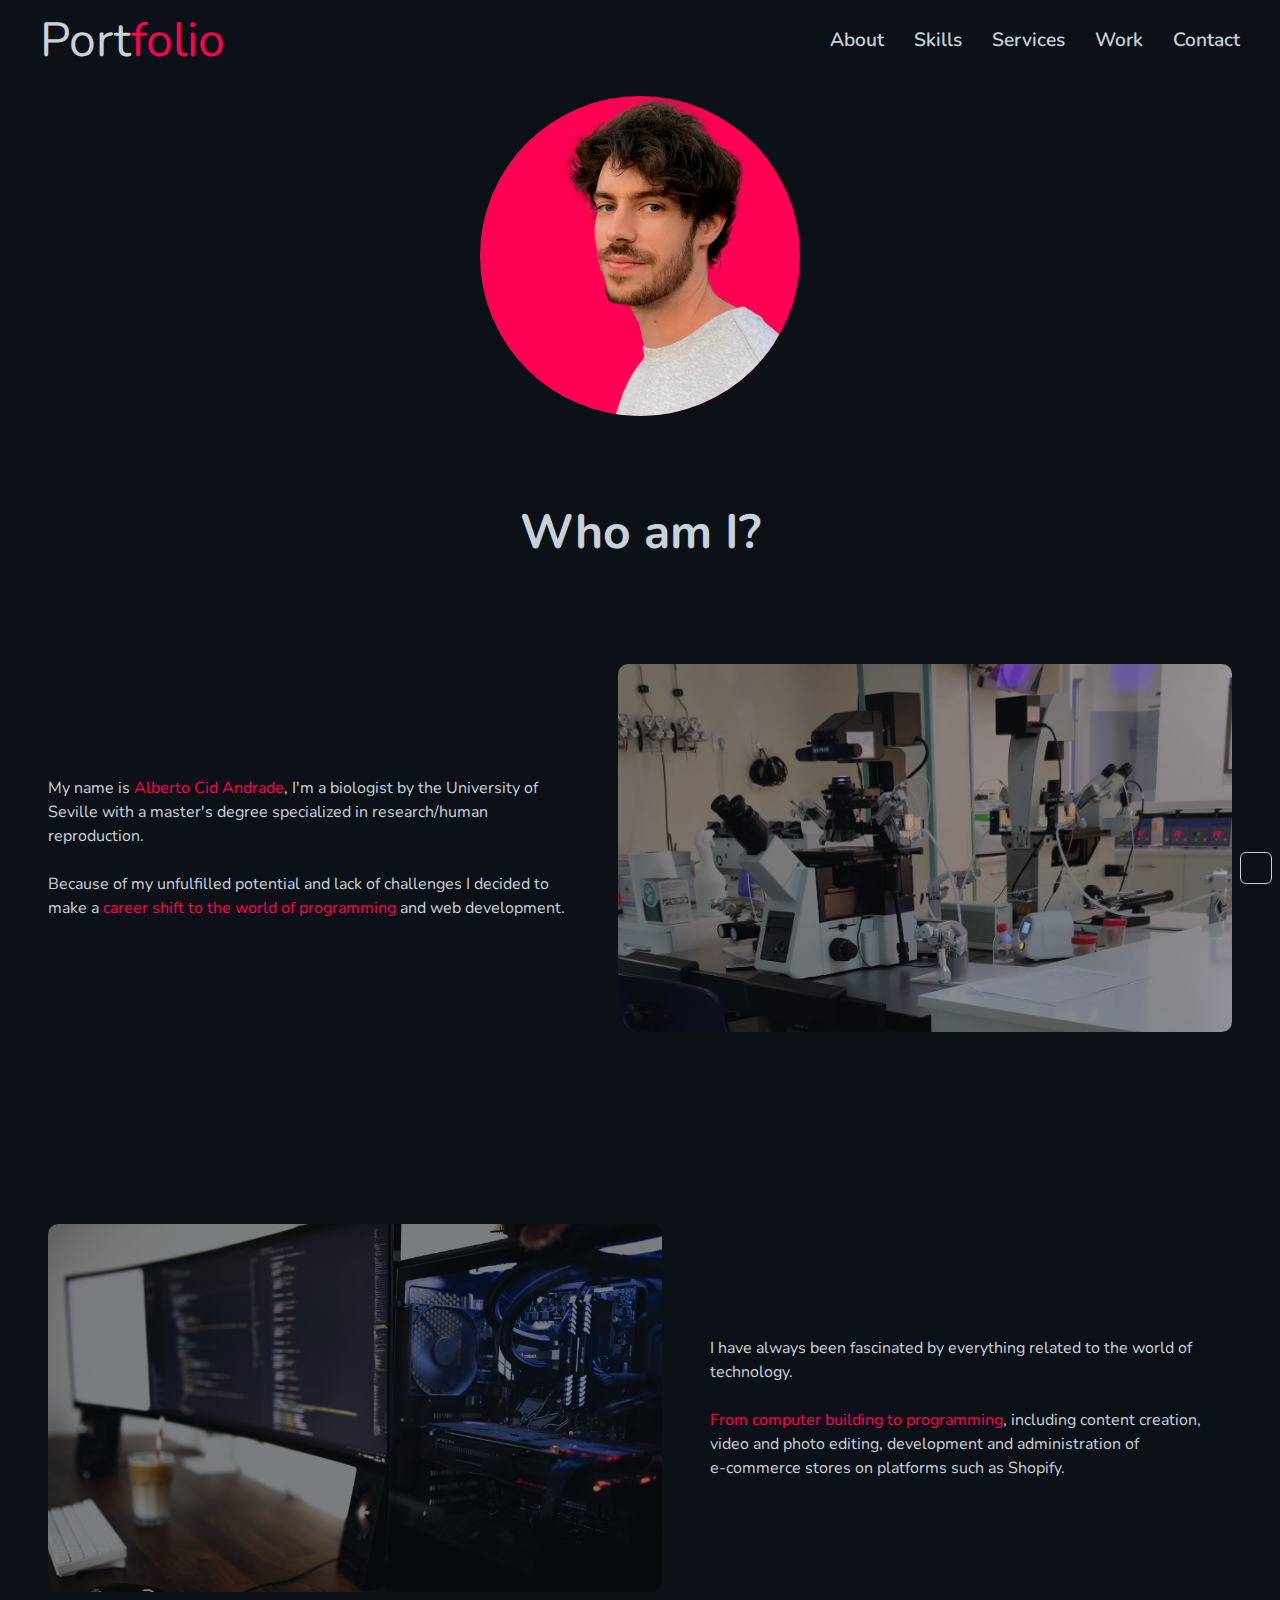
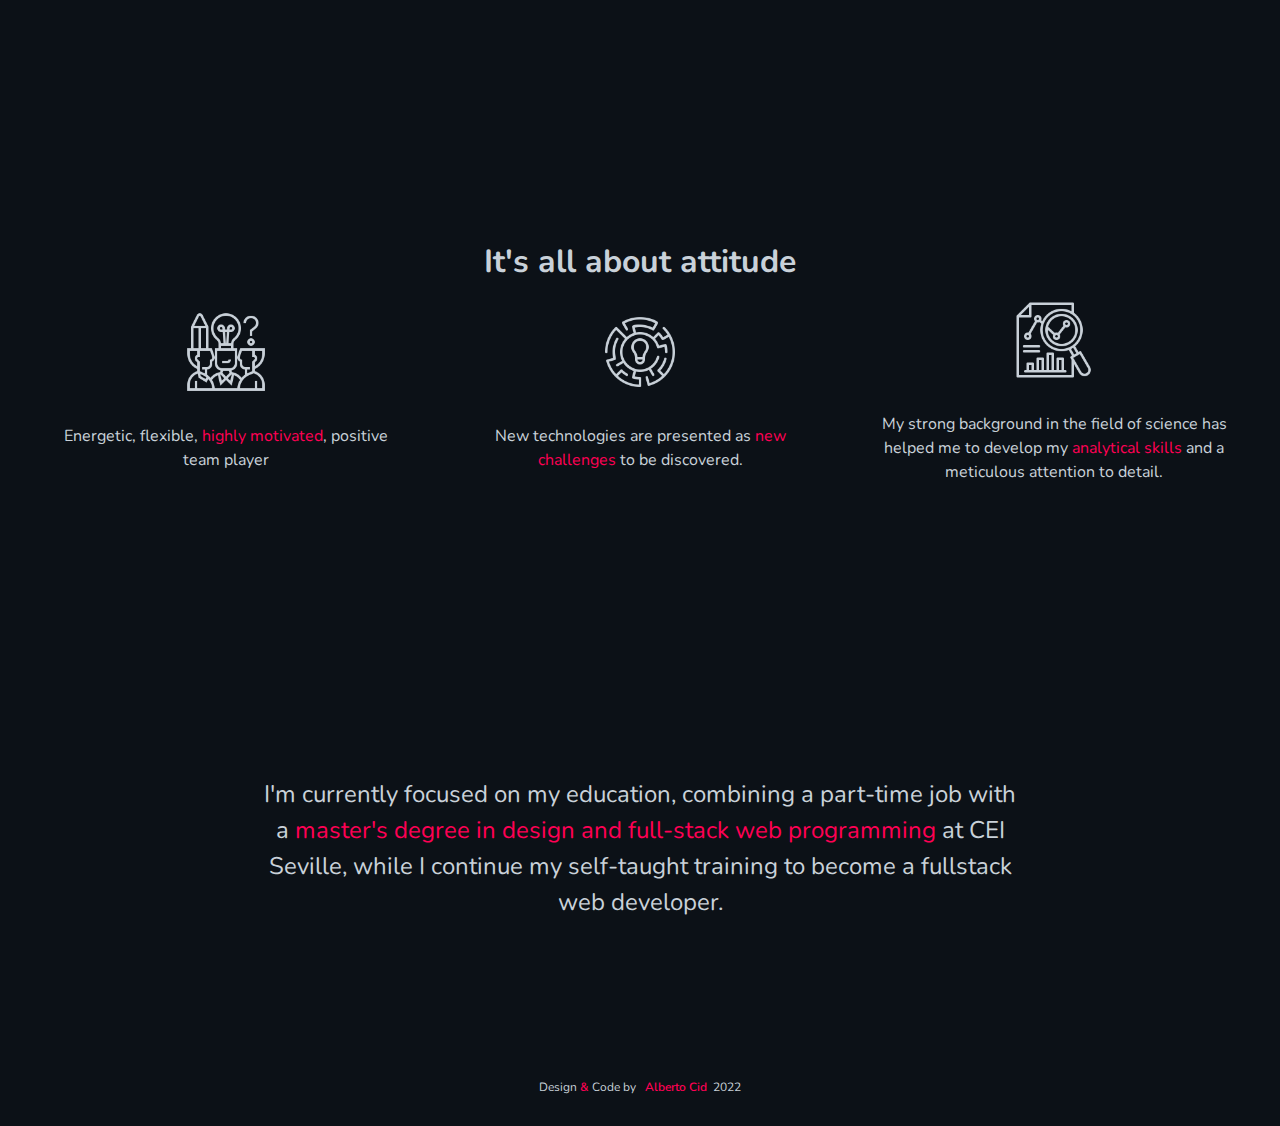
==== commit 0f31b2d3: "proyecto actualizado" ====
--- a/about/index.html
+++ b/about/index.html
@@ -1,5 +1,6 @@
 <!DOCTYPE html>
-<html lang="en">
+<html lang="en" translate="no">
+
 <head>
     <meta charset="UTF-8" />
     <meta name="author" content="Alberto Cid" />
@@ -8,6 +9,7 @@
     <link rel="stylesheet" href="../style/about.css" />
     <link rel="stylesheet" href="../style/reset.css">
     <link rel="stylesheet" href="../style/estilo-comun.css">
+    <link rel="icon" type="image/x-icon" href="./img/favicon2.png">
     <title>Formulario</title>
     <meta name="description" content="Personal website/portfolio of Alberto Cid">
     <meta name="keywords" content="" />
@@ -18,70 +20,89 @@
     <meta name="distribution" content="global" />
     <meta name="rating" content="general" />
     <!-- CDN Fontawesome (iconos) -->
-    <link rel="stylesheet" href="https://cdnjs.cloudflare.com/ajax/libs/font-awesome/6.0.0-beta3/css/all.min.css" integrity="sha512-Fo3rlrZj/k7ujTnHg4CGR2D7kSs0v4LLanw2qksYuRlEzO+tcaEPQogQ0KaoGN26/zrn20ImR1DfuLWnOo7aBA==" crossorigin="anonymous" referrerpolicy="no-referrer"/>
+    <link rel="stylesheet" href="https://cdnjs.cloudflare.com/ajax/libs/font-awesome/6.0.0-beta3/css/all.min.css"
+        integrity="sha512-Fo3rlrZj/k7ujTnHg4CGR2D7kSs0v4LLanw2qksYuRlEzO+tcaEPQogQ0KaoGN26/zrn20ImR1DfuLWnOo7aBA=="
+        crossorigin="anonymous" referrerpolicy="no-referrer" />
     <script defer src="../script/comun.js"></script>
 </head>
+
 <body>
     <div id="wrapper">
         <div id="contenedor">
             <header>
                 <!-- header -->
-                <nav id="barra-navegacion"> <!-- barra de navegación web -->
+                <nav id="barra-navegacion">
+                    <!-- barra de navegación web -->
                     <ul class="logo">
-                      <li><a href="../">Port<span>folio</span></a></li>
+                        <li><a href="../">Port<span>folio</span></a></li>
                     </ul>
                     <ul class="menu">
-                      <li><a href="./">About</a></li>
-                      <li><a href="../#skills">Skills</a></li>
-                      <li><a href="../#services">Services</a></li>
-                      <li><a href="../#work">Work</a></li>
-                      <li><a href="../contact/">Contact</a></li>
+                        <li><a href="./">About</a></li>
+                        <li><a href="../#skills">Skills</a></li>
+                        <li><a href="../#services">Services</a></li>
+                        <li><a href="../#work">Work</a></li>
+                        <li><a href="../contact/">Contact</a></li>
                     </ul>
                     <button class="hamburger">
                         <div class="bar"></div>
                     </button>
-                  </nav>
+                </nav>
 
-                  <nav class="mobile_nav"> <!-- menu mobile -->
+                <nav class="mobile_nav">
+                    <!-- menu mobile -->
                     <div>
-                      <div class="contenedor_links">
-                        <a class="nav_link" href="#">About</a>
-                        <a class="nav_link" href="../#skills">Skills</a>
-                        <a class="nav_link" href="../#services">Services</a>
-                        <a class="nav_link" href="../#work">Work</a>
-                        <a class="nav_link" href="../contact/">Contact</a>
-                      </div>
+                        <div class="contenedor_links">
+                            <a class="nav_link" href="#">About</a>
+                            <a class="nav_link" href="../#skills">Skills</a>
+                            <a class="nav_link" href="../#services">Services</a>
+                            <a class="nav_link" href="../#work">Work</a>
+                            <a class="nav_link" href="../contact/">Contact</a>
+                        </div>
                     </div>
-                  </nav>
+                </nav>
             </header>
             <main>
                 <div class="content-wrapper">
-                    <ul class="iconos-contacto"> <!-- barra iconos de contacto -->
-                        <li><a href="#"><i class="fab fa-linkedin-in"></i></a></li>
-                        <li><a href="#"><i class="fab fa-instagram"></i></a></li>
-                        <li><a href="#"><i class="far fa-envelope"></i></a></li>
-                        <li><a href="#"><i class="fab fa-github"></i></a></li>
-                        <li><a href="https://codepen.io/albcidand" target="_blank" rel="noopener noreferrer"><i class="fab fa-codepen"></i></a></li>
+                    <ul class="iconos-contacto">
+                        <!-- barra iconos de contacto -->
+                        <li><a href="https://www.linkedin.com/in/alberto-cid-andrade" target="_blank"
+                                rel="noopener noreferrer"><i class="fab fa-linkedin-in"></i></a></li>
+                        <li><a href="mailto:albertocidandrade@gmail.com" title="albertocidandrade@gmail.com"><i
+                                    class="far fa-envelope"></i></a></li>
+                        <li><a href="https://github.com/albcidand" target="_blank" rel="noopener noreferrer"><i
+                                    class="fab fa-github"></i></a></li>
+                        <li><a href="https://codepen.io/albcidand" target="_blank" rel="noopener noreferrer"><i
+                                    class="fab fa-codepen"></i></a></li>
                     </ul>
-                    <section class="about"> <!-- primera sección -->
+                    <section class="about">
+                        <!-- primera sección -->
                         <div class="foto">
                             <img src="../img/fotoalbertomejorada.webp" alt="Alberto Cid">
                             <h2>Who am I?</h2>
                         </div>
                     </section>
-                    <section class="contenido uno"> <!-- segunda sección -->
+                    <section class="contenido uno">
+                        <!-- segunda sección -->
                         <div class="texto">
-                            <p>My name is <span>Alberto Cid Andrade</span>, I'm a biologist by the University of Seville with a master's degree specialized in research/human reproduction. <br><br> Because of my unfulfilled potential and lack of challenges I decided to make a <span>career shift to the world of programming</span> and web development.</p>
+                            <p>My name is <span>Alberto Cid Andrade</span>, I'm a biologist by the University of Seville
+                                with a master's degree specialized in research/human reproduction. <br><br> Because of
+                                my unfulfilled potential and lack of challenges I decided to make a <span>career shift
+                                    to the world of programming</span> and web development.</p>
                         </div>
                         <div class="imagen"></div>
                     </section>
-                    <section class="contenido dos"> <!-- segunda parte de la segunda sección -->
+                    <section class="contenido dos">
+                        <!-- segunda parte de la segunda sección -->
                         <div class="imagen"></div>
                         <div class="texto">
-                            <p>I have always been fascinated by everything related to the world of technology. <br><br> <span>From computer building to programming</span>, including content creation, video and photo editing, development and administration of <span>e-commerce</span> stores on platforms such as Shopify.</p>
+                            <p>I have always been fascinated by everything related to the world of technology. <br><br>
+                                <span>From computer building to programming</span>, including content creation, video
+                                and photo editing, development and administration of <span>e-commerce</span> stores on
+                                platforms such as Shopify.</p>
                         </div>
                     </section>
-                    <section class="lista"> <!-- tercera sección -->
+                    <section class="lista">
+                        <!-- tercera sección -->
                         <h3>It's all about attitude</h3>
                         <div class="puntos">
                             <div>
@@ -94,22 +115,28 @@
                             </div>
                             <div>
                                 <img src="../img/svg/research.svg" alt="attention to detail">
-                                <p>My strong background in the field of science has helped me to develop my <span> analytical skills</span> and a meticulous attention to detail.</p>
+                                <p>My strong background in the field of science has helped me to develop my <span>
+                                        analytical skills</span> and a meticulous attention to detail.</p>
                             </div>
                         </div>
                     </section>
-                    <section class="parallax"> <!-- cuarta sección -->
+                    <section class="parallax">
+                        <!-- cuarta sección -->
                         <div class="slide">
-                            <p>I'm currently focused on my education, combining a part-time job with a <span>master's degree in design and full-stack web programming</span> at CEI Seville, while I continue my self-taught training to become a fullstack web developer.</p>
+                            <p>I'm currently focused on my education, combining a part-time job with a <span>master's
+                                    degree in design and full-stack web programming</span> at CEI Seville, while I
+                                continue my self-taught training to become a fullstack web developer.</p>
                         </div>
                     </section>
                 </div>
             </main>
             <footer>
-                <p>Coded By <span> Alberto Cid </span>| <i class="far fa-copyright"></i> 2022 All rights reserved. </p>
+                <p>Design <span>&</span> Code by <span>&nbsp<i class="fa-solid fa-terminal"></i> Alberto Cid&nbsp</span>
+                    2022</p>
             </footer>
         </div>
         <div class="flecha"><a href="#"><i class="fa fa-angle-up"></i></a></div>
     </div>
 </body>
+
 </html>--- a/style/about.css
+++ b/style/about.css
@@ -32,12 +32,10 @@
 
 .flecha:hover {
   background-color: var(--color-cuatro);
-  -webkit-transition: background .35s;
-  -o-transition: background .35s;
   transition: background .35s;
 }
 
-.flecha > a {
+.flecha>a {
   display: block;
   line-height: 2em;
   color: var(--color-footer-github-gris);
@@ -47,40 +45,29 @@
 
 /* ESTILO DE LOS ICONOS DE CONTACTO/REDES SOCIALES */
 
-.content-wrapper > ul {
+.content-wrapper>ul {
   padding: 0;
-  display: -webkit-box;
-  display: -ms-flexbox;
-  display: flex;
-  -webkit-box-orient: vertical;
-  -webkit-box-direction: normal;
-      -ms-flex-direction: column;
-          flex-direction: column;
-  -webkit-box-pack: center;
-      -ms-flex-pack: center;
-          justify-content: center;
+  display: flex;
+  flex-direction: column;
+  justify-content: center;
   position: fixed;
   left: 0;
   top: 50%;
-  -webkit-transform: translate(0, -50%);
-      -ms-transform: translate(0, -50%);
-          transform: translate(0, -50%);
-}
-
-.content-wrapper > ul > li > a {
+  transform: translate(0, -50%);
+}
+
+.content-wrapper>ul>li>a {
   text-decoration: none;
   color: var(--color-footer-github-gris);
-  -webkit-transition: color 0.35s;
-  -o-transition: color 0.35s;
   transition: color 0.35s;
 
 }
 
-.content-wrapper > ul > li a:hover {
+.content-wrapper>ul>li a:hover {
   color: var(--color-cuatro);
 }
 
-.content-wrapper > ul > li {
+.content-wrapper>ul>li {
   font-size: 25px;
   padding: 0 20px;
   list-style: none;
@@ -89,118 +76,99 @@
 /* ANIMACIÓN DE LOS ICONOS DE CONTACTO/REDES SOCIALES */
 
 .iconos-contacto i:hover {
-  -webkit-animation: shake 1.5s infinite;
-          animation: shake 1.5s infinite;
+  animation: shake 1.5s infinite;
 }
 
 @-webkit-keyframes shake {
-  0%{
-      -webkit-transform: rotate(-10deg);
-              transform: rotate(-10deg);
-  }
-  8%{
-      -webkit-transform: rotate(10deg);
-              transform: rotate(10deg);
-  }
-  16%{
-      -webkit-transform: rotate(-10deg);
-              transform: rotate(-10deg);
-  }
-  24%{
-      -webkit-transform: rotate(10deg);
-              transform: rotate(10deg);
-  }
-  32%{
-      -webkit-transform: rotate(-10deg);
-              transform: rotate(-10deg);
-  }
-  40%{
-      -webkit-transform: rotate(10deg);
-              transform: rotate(10deg);
-  }
-  48%{
-      -webkit-transform: rotate(0deg);
-              transform: rotate(0deg);
-  }
-  100%{
-      -webkit-transform: rotate(0deg);
-              transform: rotate(0deg);
+  0% {
+    transform: rotate(-10deg);
+  }
+
+  8% {
+    transform: rotate(10deg);
+  }
+
+  16% {
+    transform: rotate(-10deg);
+  }
+
+  24% {
+    transform: rotate(10deg);
+  }
+
+  32% {
+    transform: rotate(-10deg);
+  }
+
+  40% {
+    transform: rotate(10deg);
+  }
+
+  48% {
+    transform: rotate(0deg);
+  }
+
+  100% {
+    transform: rotate(0deg);
   }
 }
 
 @keyframes shake {
-  0%{
-      -webkit-transform: rotate(-10deg);
-              transform: rotate(-10deg);
-  }
-  8%{
-      -webkit-transform: rotate(10deg);
-              transform: rotate(10deg);
-  }
-  16%{
-      -webkit-transform: rotate(-10deg);
-              transform: rotate(-10deg);
-  }
-  24%{
-      -webkit-transform: rotate(10deg);
-              transform: rotate(10deg);
-  }
-  32%{
-      -webkit-transform: rotate(-10deg);
-              transform: rotate(-10deg);
-  }
-  40%{
-      -webkit-transform: rotate(10deg);
-              transform: rotate(10deg);
-  }
-  48%{
-      -webkit-transform: rotate(0deg);
-              transform: rotate(0deg);
-  }
-  100%{
-      -webkit-transform: rotate(0deg);
-              transform: rotate(0deg);
+  0% {
+    transform: rotate(-10deg);
+  }
+
+  8% {
+    transform: rotate(10deg);
+  }
+
+  16% {
+    transform: rotate(-10deg);
+  }
+
+  24% {
+    transform: rotate(10deg);
+  }
+
+  32% {
+    transform: rotate(-10deg);
+  }
+
+  40% {
+    transform: rotate(10deg);
+  }
+
+  48% {
+    transform: rotate(0deg);
+  }
+
+  100% {
+    transform: rotate(0deg);
   }
 }
 
 /* ESTILO DE LA SECCIÓN UNO */
 
 .about {
-  display: -webkit-box;
-  display: -ms-flexbox;
-  display: flex;
-  -webkit-box-pack: center;
-      -ms-flex-pack: center;
-          justify-content: center;
-  -webkit-box-align: center;
-      -ms-flex-align: center;
-          align-items: center;
+  display: flex;
+  justify-content: center;
+  align-items: center;
   height: 100vh;
   padding-top: 5rem;
 }
 
 .foto {
-  display: -webkit-box;
-  display: -ms-flexbox;
-  display: flex;
-  -webkit-box-orient: vertical;
-  -webkit-box-direction: normal;
-      -ms-flex-direction: column;
-          flex-direction: column;
-  -webkit-box-pack: center;
-      -ms-flex-pack: center;
-          justify-content: center;
-  -webkit-box-align: center;
-      -ms-flex-align: center;
-          align-items: center;
+  display: flex;
+  flex-direction: column;
+  justify-content: center;
+  align-items: center;
   gap: 5em;
 }
 
 .foto img {
   height: 25em;
   width: 25em;
-  -o-object-fit: cover;
-     object-fit: cover;
+  object-fit: cover;
   background-color: var(--color-cuatro);
   border-radius: 50%;
 }
@@ -212,36 +180,26 @@
 /* ESTILO DE LA SECCIÓN DOS (SUBSECCIONES UNO Y DOS) */
 
 .contenido {
-  display: -webkit-box;
-  display: -ms-flexbox;
-  display: flex;
-  -webkit-box-pack: center;
-      -ms-flex-pack: center;
-          justify-content: center;
-  -webkit-box-align: center;
-      -ms-flex-align: center;
-          align-items: center;
+  display: flex;
+  justify-content: center;
+  align-items: center;
   padding: 150px 0;
 }
 
 .texto {
-  -ms-flex-preferred-size: 50%;
-      flex-basis: 50%;
+  flex-basis: 50%;
   padding: 3em;
 }
 
 .imagen {
-  -ms-flex-preferred-size: 50%;
-      flex-basis: 50%;
+  flex-basis: 50%;
 }
 
 .uno .imagen {
   border-radius: 10px;
   height: 23em;
   width: 100%;
-  background-image: -webkit-gradient(linear,left top, left bottom,from(rgba(12, 17, 23, .35)),to(rgba(12, 17, 23, .35))), url(../img/lab2recorte.webp);
-  background-image: -o-linear-gradient(rgba(12, 17, 23, .35),rgba(12, 17, 23, .35)), url(../img/lab2recorte.webp);
-  background-image: linear-gradient(rgba(12, 17, 23, .35),rgba(12, 17, 23, .35)), url(../img/lab2recorte.webp);
+  background-image: -webkit-gradient(linear, left top, left bottom, from(rgba(12, 17, 23, .35)), to(rgba(12, 17, 23, .35))), url(../img/lab2recorte.webp);
   background-size: cover;
   margin: 0 3em 0 0;
 }
@@ -250,9 +208,7 @@
   border-radius: 10px;
   height: 23em;
   width: 100%;
-  background-image: -webkit-gradient(linear,left top, left bottom,from(rgba(12, 17, 23, .55)),to(rgba(12, 17, 23, .55))), url(../img/escritorio3.webp);
-  background-image: -o-linear-gradient(rgba(12, 17, 23, .55),rgba(12, 17, 23, .55)), url(../img/escritorio3.webp);
-  background-image: linear-gradient(rgba(12, 17, 23, .55),rgba(12, 17, 23, .55)), url(../img/escritorio3.webp);
+  background-image: -webkit-gradient(linear, left top, left bottom, from(rgba(12, 17, 23, .55)), to(rgba(12, 17, 23, .55))), url(../img/escritorio3.webp);
   background-size: cover;
   margin: 0 0 0 3em;
 }
@@ -262,90 +218,59 @@
   color: var(--color-footer-github-gris);
 }
 
-.contenido p > span,
-.lista p > span {
+.contenido p>span,
+.lista p>span {
   color: var(--color-cuatro);
 }
 
 /* ESTILO DE LA SECCIÓN TRES */
 
 .lista {
-  display: -webkit-box;
-  display: -ms-flexbox;
-  display: flex;
-  -webkit-box-orient: vertical;
-  -webkit-box-direction: normal;
-      -ms-flex-direction: column;
-          flex-direction: column;
-  -webkit-box-align: center;
-      -ms-flex-align: center;
-          align-items: center;
-  -webkit-box-pack: space-evenly;
-      -ms-flex-pack: space-evenly;
-          justify-content: space-evenly;
+  display: flex;
+  flex-direction: column;
+  align-items: center;
+  justify-content: space-evenly;
   padding: 150px 3em 150px;
 }
 
 .puntos {
-  display: -webkit-box;
-  display: -ms-flexbox;
-  display: flex;
-  -webkit-box-align: center;
-      -ms-flex-align: center;
-          align-items: center;
+  display: flex;
+  align-items: center;
   text-align: center;
-  -webkit-box-pack: justify;
-      -ms-flex-pack: justify;
-          justify-content: space-between;
+  justify-content: space-between;
   height: 30em;
 }
 
-.puntos > div {
-  display: -webkit-box;
-  display: -ms-flexbox;
-  display: flex;
-  -webkit-box-orient: vertical;
-  -webkit-box-direction: normal;
-      -ms-flex-direction: column;
-          flex-direction: column;
-  -webkit-box-align: center;
-      -ms-flex-align: center;
-          align-items: center;
+.puntos>div {
+  display: flex;
+  flex-direction: column;
+  align-items: center;
   gap: 2em;
-  -ms-flex-preferred-size: 30%;
-      flex-basis: 30%;
+  flex-basis: 30%;
 }
 
 .lista h3 {
   font-size: 2rem;
 }
+
 /* filtro para transformar los colores de las imágenes en svg */
-.puntos div > img {
+.puntos div>img {
   width: 5em;
   height: 5em;
-  -webkit-filter: invert(96%) sepia(5%) saturate(965%) hue-rotate(179deg) brightness(87%) contrast(94%);
-          filter: invert(96%) sepia(5%) saturate(965%) hue-rotate(179deg) brightness(87%) contrast(94%);
+  filter: invert(96%) sepia(5%) saturate(965%) hue-rotate(179deg) brightness(87%) contrast(94%);
 }
 
 /* ESTILO DE LA SECCIÓN 4 */
 
 .parallax {
   text-align: center;
-  display: -webkit-box;
-  display: -ms-flexbox;
-  display: flex;
-  -webkit-box-pack: center;
-      -ms-flex-pack: center;
-          justify-content: center;
-  -webkit-box-align: center;
-      -ms-flex-align: center;
-          align-items: center;
+  display: flex;
+  justify-content: center;
+  align-items: center;
   width: 100%;
   height: 30em;
   background-attachment: fixed;
-  background-image: -webkit-gradient(linear,left top, left bottom,from(rgba(12, 17, 23, .75)),to(rgba(12, 17, 23, .9))), url(../img/foto4.webp);
-  background-image: -o-linear-gradient(rgba(12, 17, 23, .75) 0%,rgba(12, 17, 23, .9) 100%), url(../img/foto4.webp);
-  background-image: linear-gradient(rgba(12, 17, 23, .75) 0%,rgba(12, 17, 23, .9) 100%), url(../img/foto4.webp);
+  background-image: -webkit-gradient(linear, left top, left bottom, from(rgba(12, 17, 23, .75)), to(rgba(12, 17, 23, .9))), url(../img/foto4.webp);
   background-position: center;
   background-size: cover;
   border-radius: 10px;
@@ -360,28 +285,6 @@
   color: var(--color-cuatro);
 }
 
-/* --- FOOTER --- */
-
-footer {
-  width: 100%;
-  display: -webkit-box;
-  display: -ms-flexbox;
-  display: flex;
-  -webkit-box-pack: center;
-      -ms-flex-pack: center;
-          justify-content: center;
-}
-  
-footer p {
-  font-size: 12px;
-  margin: 12px;
-  padding: 3em;
-}
-    
-footer span {
-  color: var(--color-cuatro);
-}
-
 /* RESPONSIVE */
 
 @media screen and (max-width: 1024px) {
@@ -400,23 +303,13 @@
   }
 
   .uno {
-    display: -webkit-box;
-    display: -ms-flexbox;
     display: flex;
-    -webkit-box-orient: vertical;
-    -webkit-box-direction: normal;
-        -ms-flex-direction: column;
-            flex-direction: column;
+    flex-direction: column;
   }
 
   .dos {
-    display: -webkit-box;
-    display: -ms-flexbox;
     display: flex;
-    -webkit-box-orient: vertical;
-    -webkit-box-direction: reverse;
-        -ms-flex-direction: column-reverse;
-            flex-direction: column-reverse;
+    flex-direction: column-reverse;
   }
 
   .uno .imagen {
@@ -430,22 +323,14 @@
   }
 
   .texto {
-    display: -webkit-box;
-    display: -ms-flexbox;
     display: flex;
-    -webkit-box-pack: center;
-        -ms-flex-pack: center;
-            justify-content: center;
-    -webkit-box-align: center;
-        -ms-flex-align: center;
-            align-items: center;
+    justify-content: center;
+    align-items: center;
   }
 
   .lista {
     height: 80vh;
-    -webkit-box-pack: center;
-        -ms-flex-pack: center;
-            justify-content: center;
+    justify-content: center;
   }
 
   .parallax {
@@ -465,12 +350,8 @@
   }
 
   .lista {
-    height: -webkit-fit-content;
-    height: -moz-fit-content;
     height: fit-content;
-    -webkit-box-pack: justify;
-        -ms-flex-pack: justify;
-            justify-content: space-between;
+    justify-content: space-between;
     gap: 3em;
     padding: 5em 3em;
   }
@@ -480,22 +361,15 @@
   }
 
   .puntos {
-    -ms-flex-preferred-size: 90%;
-        flex-basis: 90%;
-    -webkit-box-orient: vertical;
-    -webkit-box-direction: normal;
-        -ms-flex-direction: column;
-            flex-direction: column;
+    flex-basis: 90%;
+    flex-direction: column;
     margin: 0 3em;
     gap: 2em;
   }
 
   .puntos div {
-    -webkit-box-pack: stretch;
-        -ms-flex-pack: stretch;
-            justify-content: stretch;
-    -ms-flex-preferred-size: fit-content;
-        flex-basis: fit-content;
+    justify-content: stretch;
+    flex-basis: fit-content;
   }
 
   .slide {
@@ -528,11 +402,11 @@
   body {
     font-size: 14px;
   }
-  
+
   .about {
     height: 100vh;
   }
-  
+
   .foto img {
     width: 15em;
     height: 15em;
@@ -543,8 +417,7 @@
   }
 
   .imagen {
-    -ms-flex-preferred-size: 50%;
-        flex-basis: 50%;
+    flex-basis: 50%;
   }
 
   .uno .imagen {
@@ -565,21 +438,14 @@
   }
 
   .puntos {
-    -ms-flex-preferred-size: 90%;
-        flex-basis: 90%;
-    -webkit-box-orient: vertical;
-    -webkit-box-direction: normal;
-        -ms-flex-direction: column;
-            flex-direction: column;
+    flex-basis: 90%;
+    flex-direction: column;
     margin: 0 3em;
   }
 
   .puntos div {
-    -webkit-box-pack: stretch;
-        -ms-flex-pack: stretch;
-            justify-content: stretch;
-    -ms-flex-preferred-size: fit-content;
-        flex-basis: fit-content;
+    justify-content: stretch;
+    flex-basis: fit-content;
   }
 
   .slide {
@@ -591,8 +457,9 @@
     text-align: justify;
   }
 }
+
 /* ajustes landscape */
-@media (orientation: landscape){
+@media (orientation: landscape) {
   .about {
     height: fit-content;
     padding-top: 6rem;
@@ -617,7 +484,7 @@
 }
 
 @media screen and (max-width: 1000px) and (orientation: landscape) {
-  
+
   .about img {
     width: 10em;
     height: 10em;
--- a/style/estilo-comun.css
+++ b/style/estilo-comun.css
@@ -52,15 +52,9 @@
   margin: 0 auto;
   width: 100%;
   height: 5rem;
-  display: -webkit-box;
-  display: -ms-flexbox;
-  display: flex;
-  -webkit-box-align: center;
-      -ms-flex-align: center;
-          align-items: center;
-  -webkit-box-pack: justify;
-      -ms-flex-pack: justify;
-          justify-content: space-between;
+  display: flex;
+  align-items: center;
+  justify-content: space-between;
 }
 
 /* ESTILO DEL LOGO */
@@ -74,47 +68,43 @@
   list-style: none;
 }
 
-.logo > li > a {
+.logo>li>a {
   text-decoration: none;
   color: var(--color-footer-github-gris);
   font-size: clamp(2.5rem, 10vw, 3rem);
 }
 
-.logo > li span {
+.logo>li span {
   color: var(--color-cuatro);
 }
 
 /* ESTILO DEL MENÚ DE NAVEGACIÓN */
 
 .menu {
-  display: -webkit-box;
-  display: -ms-flexbox;
-  display: flex;
-}
-
-.menu > li {
+  display: flex;
+}
+
+.menu>li {
   list-style: none;
   padding-left: 30px;
 }
 
-.menu > li > a {
+.menu>li>a {
   text-decoration: none;
   color: var(--color-footer-github-gris);
   font-size: 1.2rem;
   font-weight: 600;
-  -webkit-transition: color .35s;
-  -o-transition: color .35s;
   transition: color .35s;
 }
 
-.menu > li > a:hover {
+.menu>li>a:hover {
   color: var(--color-cuatro);
 }
 
 /* MENU RESPONSIVE MOVIL */
-  
+
 /* icono hamburguesa */
-  
+
 .hamburger {
   display: none;
   position: relative;
@@ -126,7 +116,7 @@
   outline: none;
   padding: 0;
 }
-  
+
 .hamburger .bar,
 .hamburger::after,
 .hamburger::before {
@@ -136,72 +126,53 @@
   height: 4px;
   margin: 6px 0px;
   background-color: var(--color-footer-github-gris);
-  -webkit-transition: .4s;
-  -o-transition: .4s;
   transition: .4s;
   border-radius: 6px;
 }
-  
+
 .hamburger::before {
   margin-top: 0;
 }
-  
+
 .hamburger::after {
   margin-bottom: 0;
 }
-  
+
 .hamburger .bar {
   margin: 0;
 }
-  
+
 /* animación del icono hamburguesa */
-  
+
 .hamburger.active::before {
-  -webkit-transform: rotateZ(-45deg) translate(-5px, 5px);
-      -ms-transform: rotate(-45deg) translate(-5px, 5px);
-          transform: rotateZ(-45deg) translate(-5px, 5px);
-}
-  
+  transform: rotateZ(-45deg) translate(-5px, 5px);
+}
+
 .hamburger.active .bar {
   opacity: 0;
 }
-  
+
 .hamburger.active::after {
-  -webkit-transform: rotateZ(45deg) translate(-9px, -9px);
-      -ms-transform: rotate(45deg) translate(-9px, -9px);
-          transform: rotateZ(45deg) translate(-9px, -9px);
-}
-  
+  transform: rotateZ(45deg) translate(-9px, -9px);
+}
+
 /* estructura del menú del móvil */
-  
-.mobile_nav > div {
-  display: -webkit-box;
-  display: -ms-flexbox;
-  display: flex;
-  -webkit-box-orient: vertical;
-  -webkit-box-direction: normal;
-      -ms-flex-direction: column;
-          flex-direction: column;
-  -webkit-box-pack: space-evenly;
-      -ms-flex-pack: space-evenly;
-          justify-content: space-evenly;
+
+.mobile_nav>div {
+  display: flex;
+  flex-direction: column;
+  justify-content: space-evenly;
   height: 100%;
 }
-  
+
 .contenedor_boton {
-  display: -webkit-box;
-  display: -ms-flexbox;
-  display: flex;
-  -webkit-box-align: center;
-      -ms-flex-align: center;
-          align-items: center;
-  -webkit-box-pack: center;
-      -ms-flex-pack: center;
-          justify-content: center;
-}
-  
+  display: flex;
+  align-items: center;
+  justify-content: center;
+}
+
 /* estilo del menú de móvil */
-  
+
 .mobile_nav {
   display: none;
   position: fixed;
@@ -212,18 +183,14 @@
   background-color: var(--color-github);
   z-index: -1;
   padding-top: 5rem;
-  -webkit-transition: .4s;
-  -o-transition: .4s;
   transition: .4s;
 }
-  
+
 .mobile_nav.active {
   left: 0;
-  -webkit-transition: .4s;
-  -o-transition: .4s;
   transition: .4s;
 }
-  
+
 .mobile_nav a {
   display: block;
   max-width: 200px;
@@ -236,15 +203,36 @@
   color: var(--color-footer-github-gris);
 }
 
+/* --- FOOTER --- */
+
+footer {
+  width: 100%;
+  display: flex;
+  justify-content: center;
+  align-items: center;
+  padding: 30px;
+}
+
+footer .iconos-contacto {
+  display: none;
+}
+
+footer p {
+  font-size: 12px;
+}
+
+footer span {
+  color: var(--color-cuatro);
+  font-weight: 600;
+}
+
 /* RESPONSIVE */
 
 /* ajuste de la posición de la lista de iconos de redes sociales y de la flecha de scroll automático */
 @media screen and (max-width: 1350px) {
-  .content-wrapper > ul {
+  .content-wrapper>ul {
     top: 50%;
-    -webkit-transform: translate(0, -50%);
-        -ms-transform: translate(0, -50%);
-            transform: translate(0, -50%);
+    transform: translate(0, -50%);
   }
 
   .flecha {
@@ -252,14 +240,17 @@
     right: .5em;
   }
 }
+
 /* cambio de menu de navegación web a mobile */
 @media screen and (max-width: 768px) {
   body {
     background-color: var(--color-github);
   }
+
   .menu {
     display: none;
   }
+
   .mobile_nav,
   .hamburger {
     display: block;
@@ -269,9 +260,41 @@
     text-align: center;
   }
 }
+
+@media screen and (max-width: 760px) {
+  footer#index {
+    display: flex;
+    flex-direction: column;
+    padding: 0 30px 30px;
+    gap: 30px;
+  }
+
+  footer#index .iconos-contacto {
+    padding: 0;
+    display: flex;
+    justify-content: center;
+  }
+
+  footer#index .iconos-contacto>li>a {
+    text-decoration: none;
+    color: var(--color-footer-github-gris);
+    transition: color 0.35s;
+  }
+
+  footer#index .iconos-contacto>li a:hover {
+    color: var(--color-cuatro);
+  }
+
+  footer#index .iconos-contacto>li {
+    font-size: 25px;
+    padding: 0 15px;
+    list-style: none;
+  }
+}
+
 /* ajuste del texto del footer y del estilo del menu mobile*/
 @media screen and (max-width: 375px) {
-  
+
   footer p {
     margin: 0;
     font-size: 10px;
@@ -279,11 +302,12 @@
   }
 }
 
-@media screen and (max-width: 320px){
+@media screen and (max-width: 320px) {
   .mobile_nav a {
     padding: .5rem 0;
   }
 }
+
 /* ajuste del menú mobile en landscape */
 @media (orientation: landscape) {
   .mobile_nav a {
